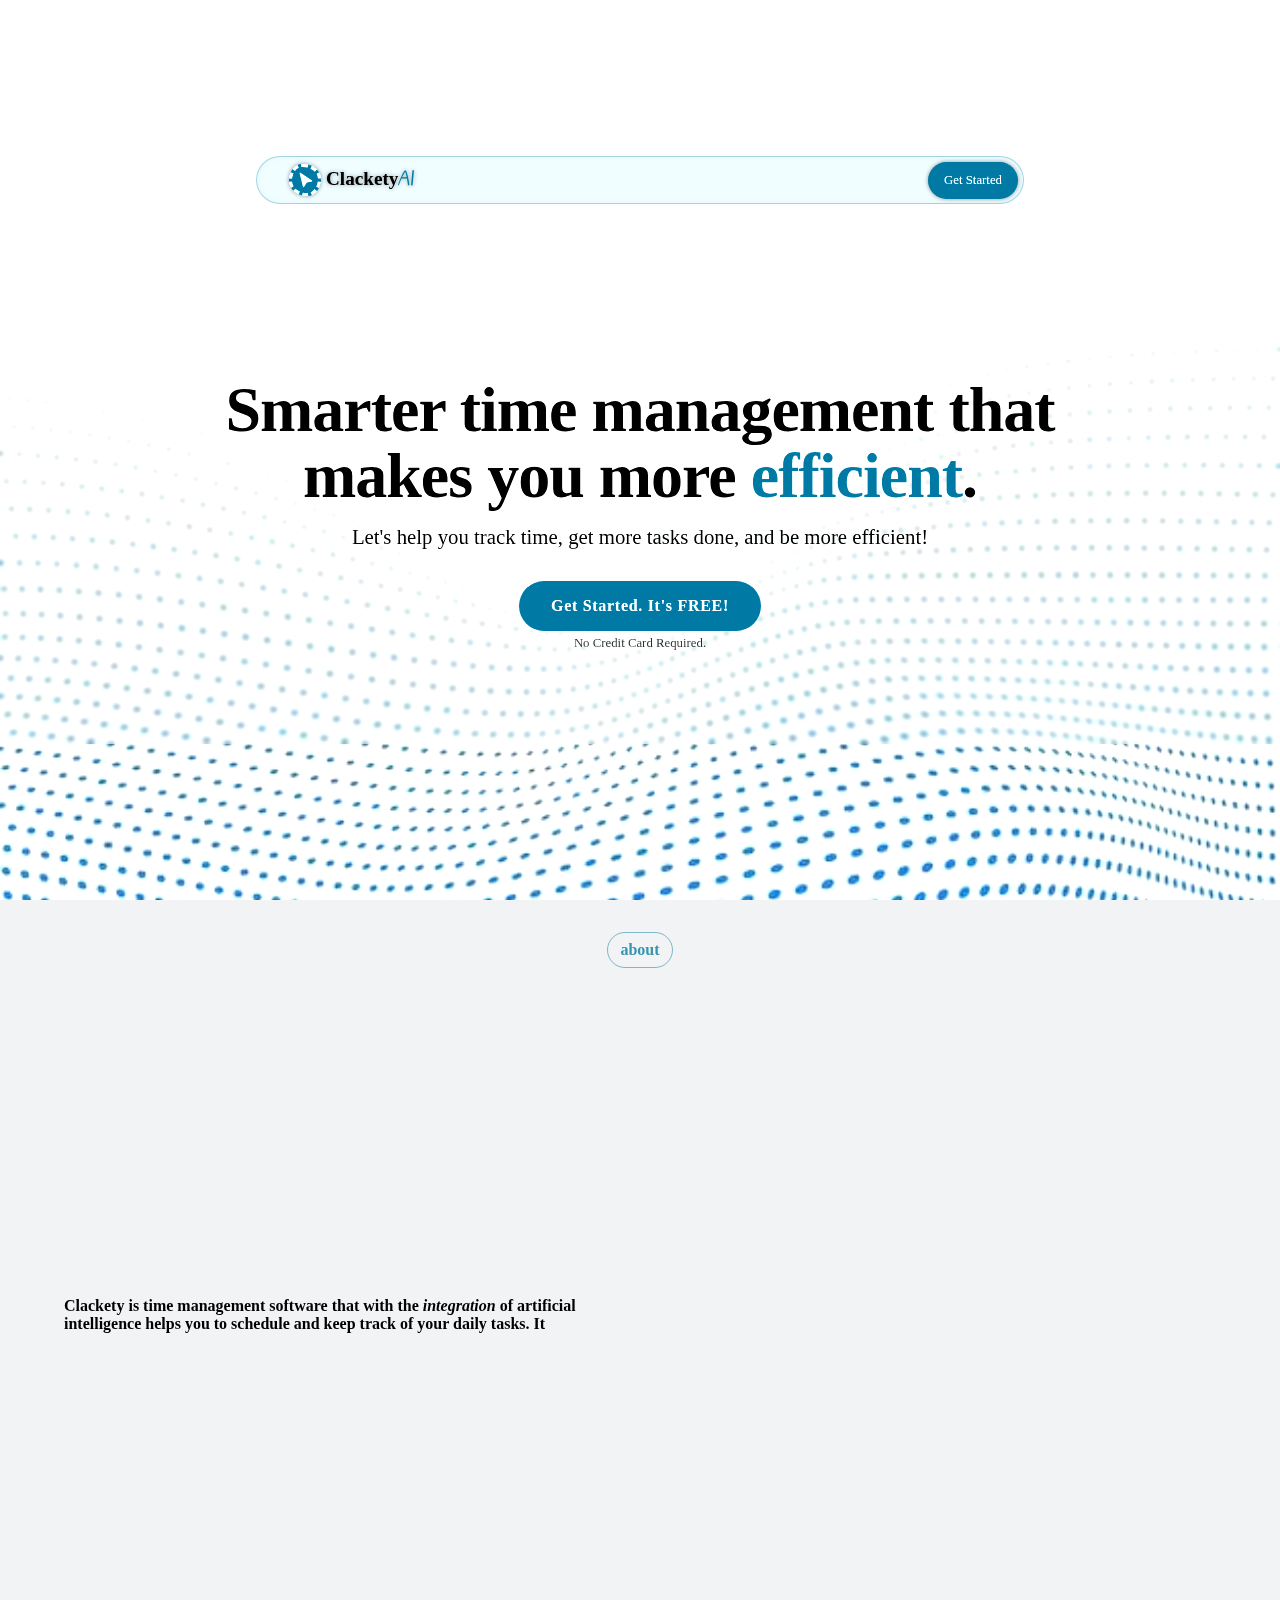
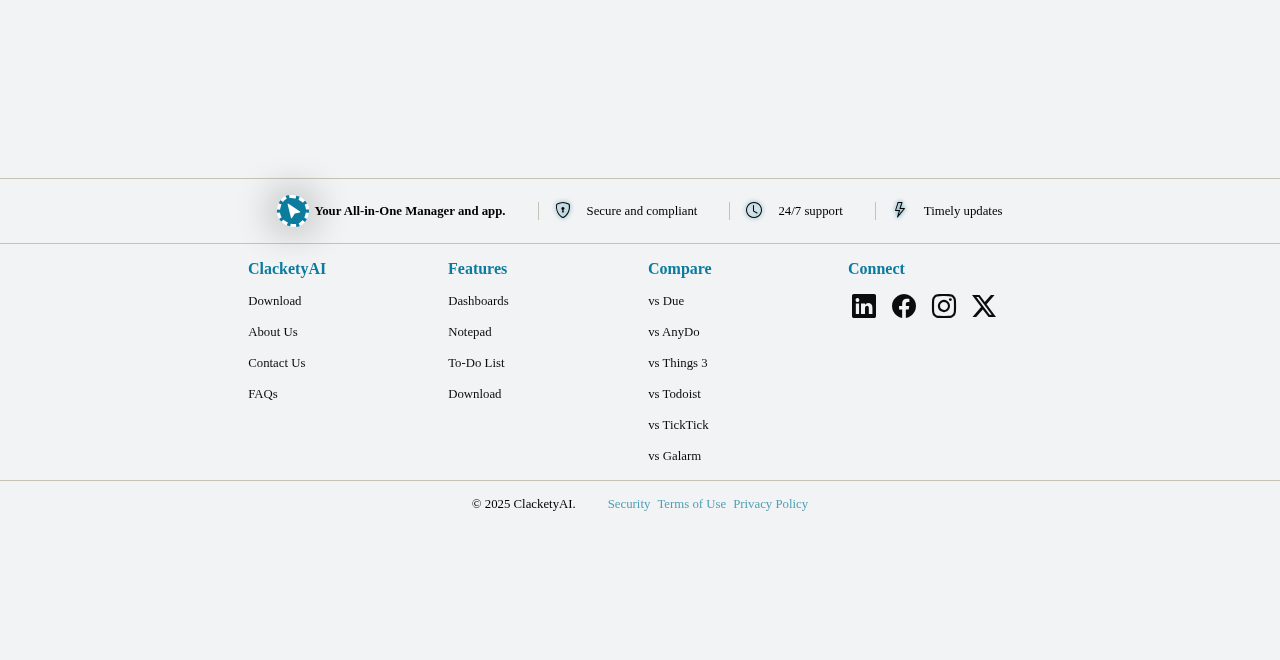
==== index.html @ d1289d00 "Add files via upload" ====
<!DOCTYPE html>
<html lang="en">
<head>
    <meta charset="UTF-8">
    <meta name="viewport" content="width=device-width, initial-scale=1.0">
    <title>Your All-in-One Manager | ClacketyAI</title>

    <!-- Boostrap CDN -->
    <link rel="stylesheet" href="https://cdn.jsdelivr.net/npm/bootstrap-icons@1.11.3/font/bootstrap-icons.min.css">

    <!-- Custom CSS Link -->
    <link rel="stylesheet" href="css/style.css">

    <!-- Favicon Link -->
     <link rel="shortcut icon" href="/assets/cdn/clackety-favicon.png" type="image/x-icon">
</head>
<body>
    <main>
        <section class="home">
            <header>
                <nav>
                    <div class="logo-text">
                        <span class="top">
                            <a href="/index.html" class="logo">
                                <i class="bi-cursor-fill"></i>
                            </a>
                            <a href="/index.html" class="text">
                                Clackety<span>AI</span>
                            </a>
                        </span>
                        <span class="bottm-t"></span>
                    </div>
                    <div class="cta">
                        <a href="/onboarding/signup.html">Get Started</a>
                    </div>
                </nav>
            </header>
            <div class="hero">
                <h1>Smarter time management that makes you more <span>efficient</span>.</h1>
                <p>Let's help you track time, get more tasks done, and be more efficient!</p>
                <div class="call-to-action">
                    <a href="/onboarding/signup.html">Get Started. It's FREE!</a>
                    <span>No credit card required.</span>
                </div>
            </div>
        </section>
        <section class="box" id="about">
            <div class="label">ABOUT</div>
            <div class="about-part">
                <div class="about-text">
                    <h4>
                        <span>Clackety</span> is time management software that with the <i>integration</i> of artificial intelligence helps you to schedule and keep track of your daily tasks. 
                        It
                    </h4>
                </div>
                <div class="about-svg">
                    &nbsp;
                </div>
            </div>
        </section>
        <footer class="box">
            <div class="footer-bar">
                <div class="logo-caption">
                    <a href="/" class="logo">
                        <i class="bi-cursor-fill"></i>
                    </a>
                    <p class="caption">
                        Your All-in-One Manager and app.
                    </p>
                </div>

                <div class="card">
                    <span>
                        <i class="bi bi-shield-lock"></i>
                    </span>
                    <span>Secure and compliant</span>
                </div>

                <div class="card">
                    <span>
                        <i class="bi bi-clock"></i>
                    </span>
                    <span>24/7 support</span>
                </div>

                <div class="card">
                    <span>
                        <i class="bi bi-lightning"></i>
                    </span>
                    <span>Timely updates</span>
                </div>
            </div>
            <div class="main-footer">
                <div class="clackety">
                    <h1>ClacketyAI</h1>
                    <ul>
                        <li>
                            <span class="dash"></span>
                            <span class="foot-link">
                                <a href="/">Download</a>
                            </span>
                        </li>

                        <li>
                            <span class="dash"></span>
                            <span class="foot-link">
                                <a href="/about.html">About Us</a>
                            </span>
                        </li>

                        <li>
                            <span class="dash"></span>
                            <span class="foot-link">
                                <a href="/contact.html">Contact Us</a>
                            </span>
                        </li>

                        <li>
                            <span class="dash"></span>
                            <span class="foot-link">
                                <a href="/">FAQs</a>
                            </span>
                        </li>

                    </ul>
                </div>
                <div class="features">
                    <h1>Features</h1>
                    <ul>
                            <li>
                                <span class="dash"></span>
                                <span class="foot-link">
                                    <a href="/">Dashboards</a>
                                </span>
                            </li>

                            <li>
                                <span class="dash"></span>
                                <span class="foot-link">
                                    <a href="/">Notepad</a>
                                </span>
                            </li>

                            <li>
                                <span class="dash"></span>
                                <span class="foot-link">
                                    <a href="/">To-Do List</a>
                                </span>
                            </li>

                            <li>
                                <span class="dash"></span>
                                <span class="foot-link">
                                    <a href="/">Download</a>
                                </span>
                            </li>

                    </ul>
                </div>
                <div class="compare">
                    <h1>Compare</h1>
                    <ul>
                        <li>
                            <span class="dash"></span>
                            <span class="foot-link">
                                <a href="/">vs Due</a>
                            </span>
                        </li>

                        <li>
                            <span class="dash"></span>
                            <span class="foot-link">
                                <a href="/">vs AnyDo</a>
                            </span>
                        </li>

                        <li>
                            <span class="dash"></span>
                            <span class="foot-link">
                                <a href="/">vs Things 3</a>
                            </span>
                        </li>

                        <li>
                            <span class="dash"></span>
                            <span class="foot-link">
                                <a href="/">vs Todoist</a>
                            </span>
                        </li>

                        <li>
                            <span class="dash"></span>
                            <span class="foot-link">
                                <a href="/">vs TickTick</a>
                            </span>
                        </li>

                        <li>
                            <span class="dash"></span>
                            <span class="foot-link">
                                <a href="/">vs Galarm</a>
                            </span>
                        </li>

                    </ul>
                </div>
                <div class="connect">
                    <h1>Connect</h1>
                    <ul>
                        <li>
                            <a href="/" class="bi-linkedin"></a>
                        </li>

                        <li>
                            <a href="/" class="bi-facebook"></a>
                        </li>

                        <li>
                            <a href="/" class="bi-instagram"></a>
                        </li>

                        <li>
                            <a href="/" class="bi-twitter-x"></a>
                        </li>
                    </ul>
                </div>
            </div>
            <div class="footer-bottom">
                <ul>
                    <li>
                        &copy; 2025 ClacketyAI.
                    </li>

                    <div class="fb-half">
                        <li><a href="/">Security</a></li>

                        <li><a href="/">Terms of Use</a></li>
    
                        <li><a href="/">Privacy Policy</a></li>
                    </div>
                </ul>
            </div>
        </footer>
    </main>

    <script src="/js/index.js"></script>

</body>
</html>
---- css/style.css ----
@import url("/css/header.css");
@import url("/css/footer.css");
@import url("/css/variables.css");

.home {
    width: 100vw;
    min-height: 100vh;
    display: flex;
    flex-flow: column;
    align-items: center;
    justify-content: center;
    position: relative;
    background-image: url('/assets/images/bg/Premium\ Vector\ _\ Blue\ wavy\ halftone\ on\ white\ background\ vector.jpg');
    background-repeat: no-repeat;
    background-size: cover;
    background-position: 0ch -15ch;
    filter: contrast(1.2);
}

.hero {
    width: 100%;
    min-height: 60vh;
    padding-top: 5rem;
    display: flex;
    flex-flow: column;
    align-items: center;
    justify-content: center;
    text-align: center;
    position: relative;
    backdrop-filter: blur(2px);
}

.hero h1 {
    width: 70%;
    font-size: 4rem;
    line-height: 4.1rem;
    letter-spacing: -1px;
    color: var(--black);
}

.hero h1 span {
    color: var(--second-color);
}

.hero p {
    color: var(--black);
    padding-top: 1rem;
    padding-bottom: 2rem;
    font-size: 1.3rem;
    line-height: 1.5rem;
}

.hero .call-to-action {
    display: flex;
    flex-flow: column;
    align-items: center;
    justify-content: center;
    gap: 5px;
    position: relative;
}

.hero .call-to-action a {
    text-decoration: none;
    color: var(--white);
    background-color: var(--second-color);
    border-radius: 50px;
    padding: 1rem 2rem;
    font-weight: 600;
    letter-spacing: .7px;
}

.hero .call-to-action a:hover {
    filter: brightness(0.9);
}

.hero .call-to-action a:active {
    opacity: .7;
}

.hero .call-to-action span {
    color: var(--black);
    opacity: .8;
    text-transform: capitalize;
    font-size: .8rem;
}

#about {
    width: 100vw;
    min-height: 70vh;
    display: flex;
    flex-flow: column;
    align-items: center;
    justify-content: center;
    padding: 2rem 0 0 0;
}

.label {
    padding: .5rem .8rem;
    border: .1rem solid rgba(11, 124, 158, 0.5);
    border-radius: 50px;
    text-transform: lowercase;
    font-weight: 600;
    color: rgba(11, 124, 158, 0.8);
    margin-bottom: 2rem;
}

.about-part {
    width: 100vw;
    min-height: 70vh;
    display: grid;
    grid-template-columns: repeat(2, 1fr);
    grid-template-rows: 1fr;
    grid-gap: 2rem;
    padding: 0 5%;
}

.about-part .about-text {
    display: flex;
    flex-flow: column;
    align-items: start;
    justify-content: center;
    position: relative;
}

.about-part .about-svg {
    display: flex;
    flex-flow: column;
    align-items: center;
    justify-content: center;
    position: relative;
}
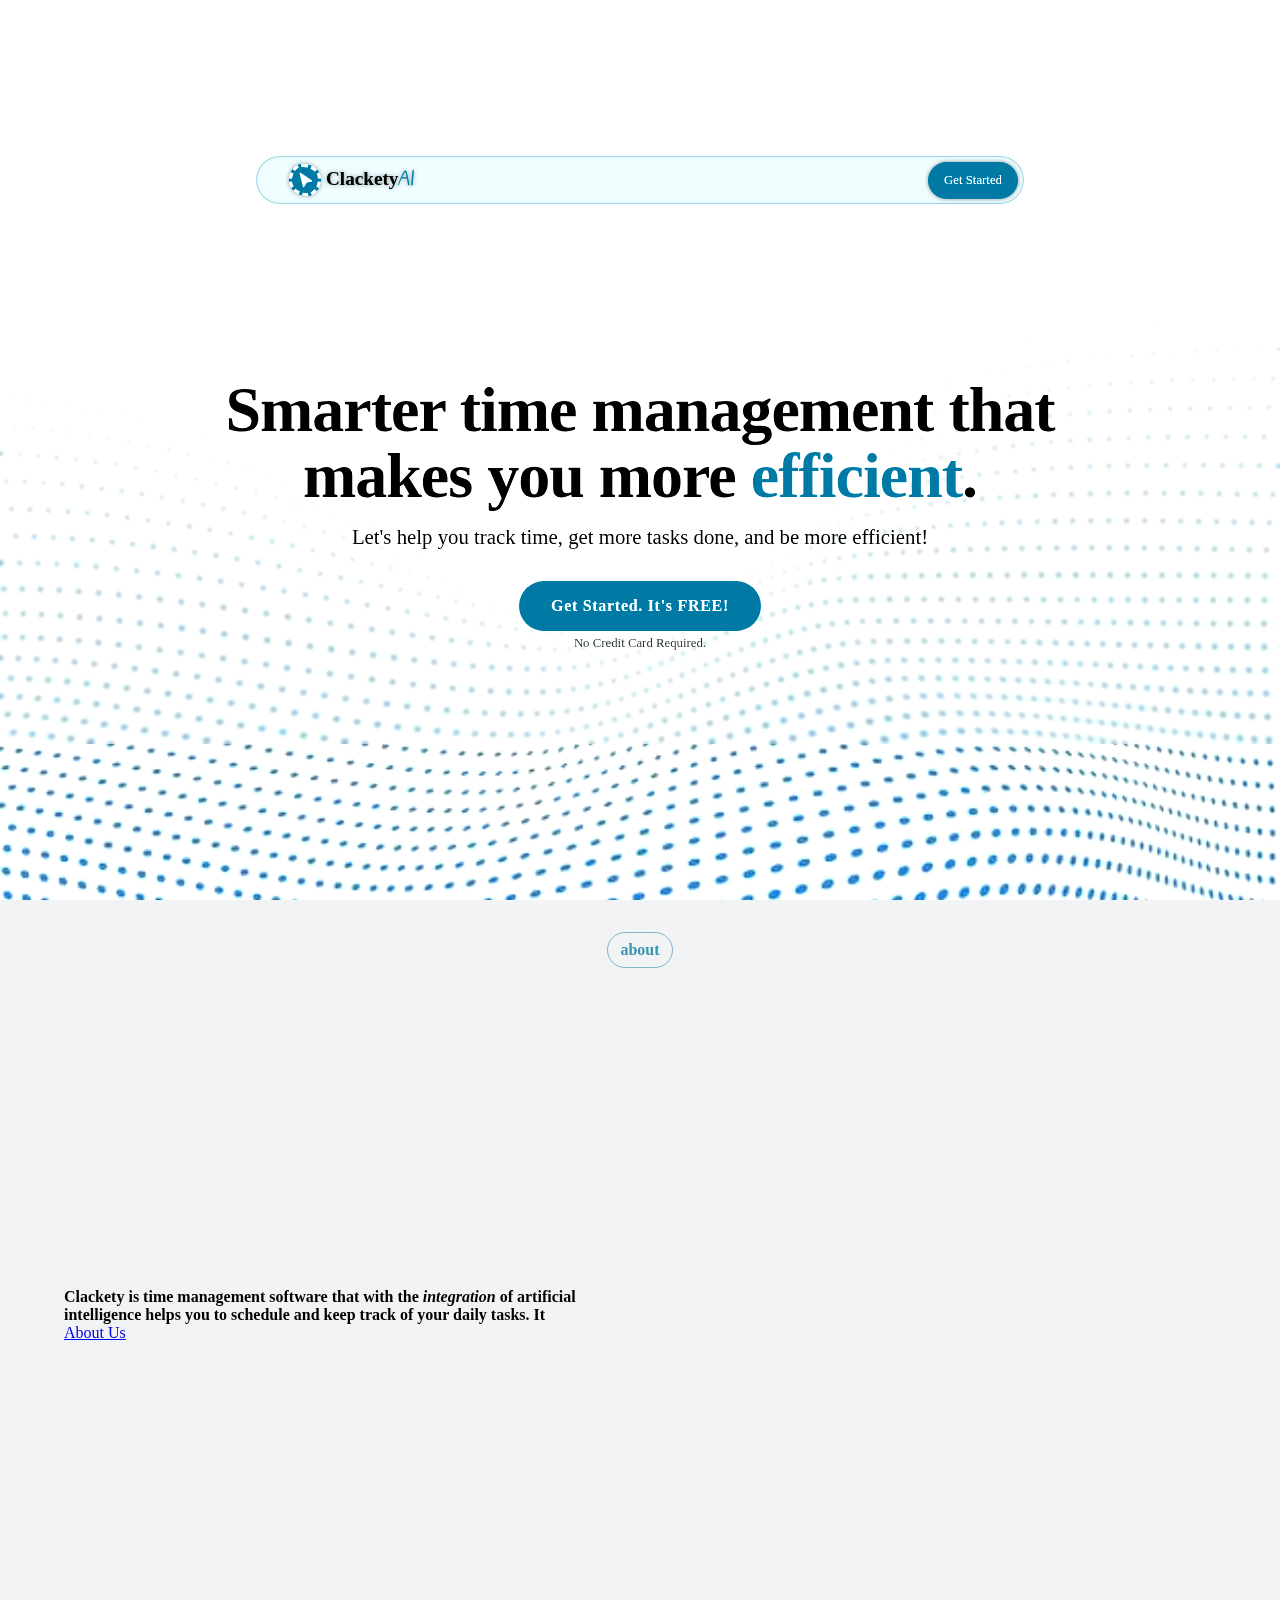
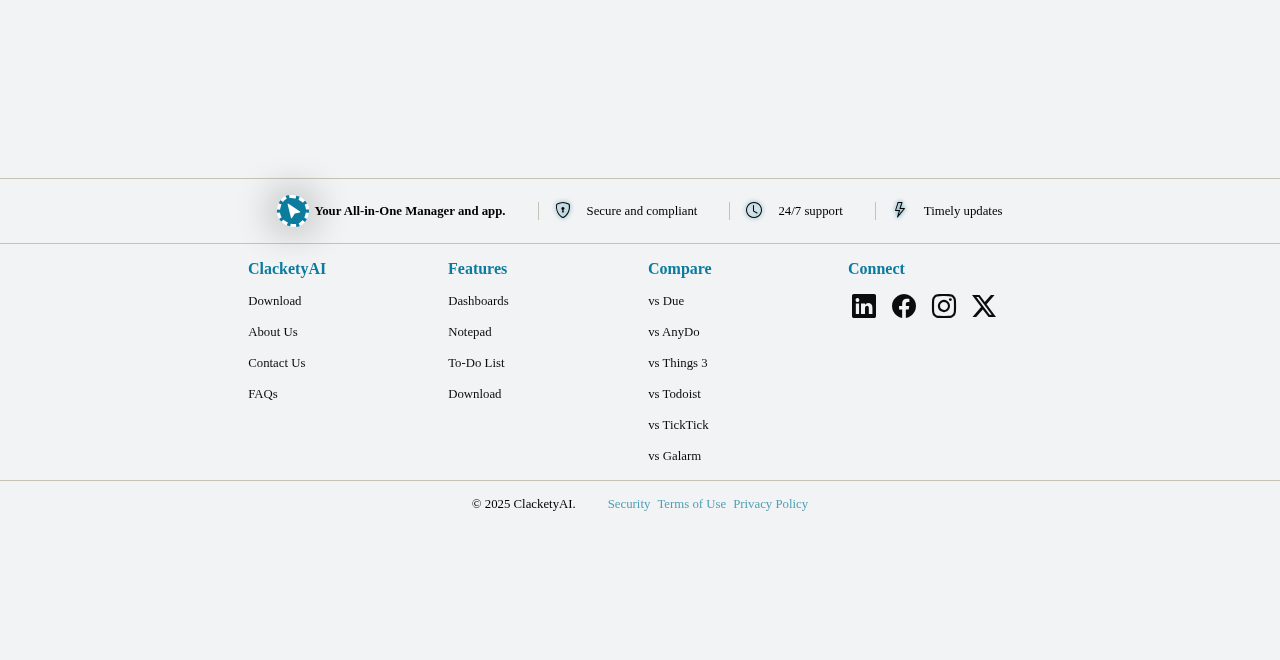
==== commit 82427cee: "commit" ====
--- a/index.html
+++ b/index.html
@@ -1,5 +1,6 @@
 <!DOCTYPE html>
 <html lang="en">
+
 <head>
     <meta charset="UTF-8">
     <meta name="viewport" content="width=device-width, initial-scale=1.0">
@@ -12,8 +13,9 @@
     <link rel="stylesheet" href="css/style.css">
 
     <!-- Favicon Link -->
-     <link rel="shortcut icon" href="/assets/cdn/clackety-favicon.png" type="image/x-icon">
+    <link rel="shortcut icon" href="/assets/cdn/clackety-favicon.png" type="image/x-icon">
 </head>
+
 <body>
     <main>
         <section class="home">
@@ -49,9 +51,11 @@
             <div class="about-part">
                 <div class="about-text">
                     <h4>
-                        <span>Clackety</span> is time management software that with the <i>integration</i> of artificial intelligence helps you to schedule and keep track of your daily tasks. 
+                        <span>Clackety</span> is time management software that with the <i>integration</i> of artificial
+                        intelligence helps you to schedule and keep track of your daily tasks.
                         It
                     </h4>
+                    <a href="/about.html">About Us</a>
                 </div>
                 <div class="about-svg">
                     &nbsp;
@@ -127,33 +131,33 @@
                 <div class="features">
                     <h1>Features</h1>
                     <ul>
-                            <li>
-                                <span class="dash"></span>
-                                <span class="foot-link">
-                                    <a href="/">Dashboards</a>
-                                </span>
-                            </li>
-
-                            <li>
-                                <span class="dash"></span>
-                                <span class="foot-link">
-                                    <a href="/">Notepad</a>
-                                </span>
-                            </li>
-
-                            <li>
-                                <span class="dash"></span>
-                                <span class="foot-link">
-                                    <a href="/">To-Do List</a>
-                                </span>
-                            </li>
-
-                            <li>
-                                <span class="dash"></span>
-                                <span class="foot-link">
-                                    <a href="/">Download</a>
-                                </span>
-                            </li>
+                        <li>
+                            <span class="dash"></span>
+                            <span class="foot-link">
+                                <a href="/">Dashboards</a>
+                            </span>
+                        </li>
+
+                        <li>
+                            <span class="dash"></span>
+                            <span class="foot-link">
+                                <a href="/">Notepad</a>
+                            </span>
+                        </li>
+
+                        <li>
+                            <span class="dash"></span>
+                            <span class="foot-link">
+                                <a href="/">To-Do List</a>
+                            </span>
+                        </li>
+
+                        <li>
+                            <span class="dash"></span>
+                            <span class="foot-link">
+                                <a href="/">Download</a>
+                            </span>
+                        </li>
 
                     </ul>
                 </div>
@@ -235,7 +239,7 @@
                         <li><a href="/">Security</a></li>
 
                         <li><a href="/">Terms of Use</a></li>
-    
+
                         <li><a href="/">Privacy Policy</a></li>
                     </div>
                 </ul>
@@ -246,4 +250,5 @@
     <script src="/js/index.js"></script>
 
 </body>
+
 </html>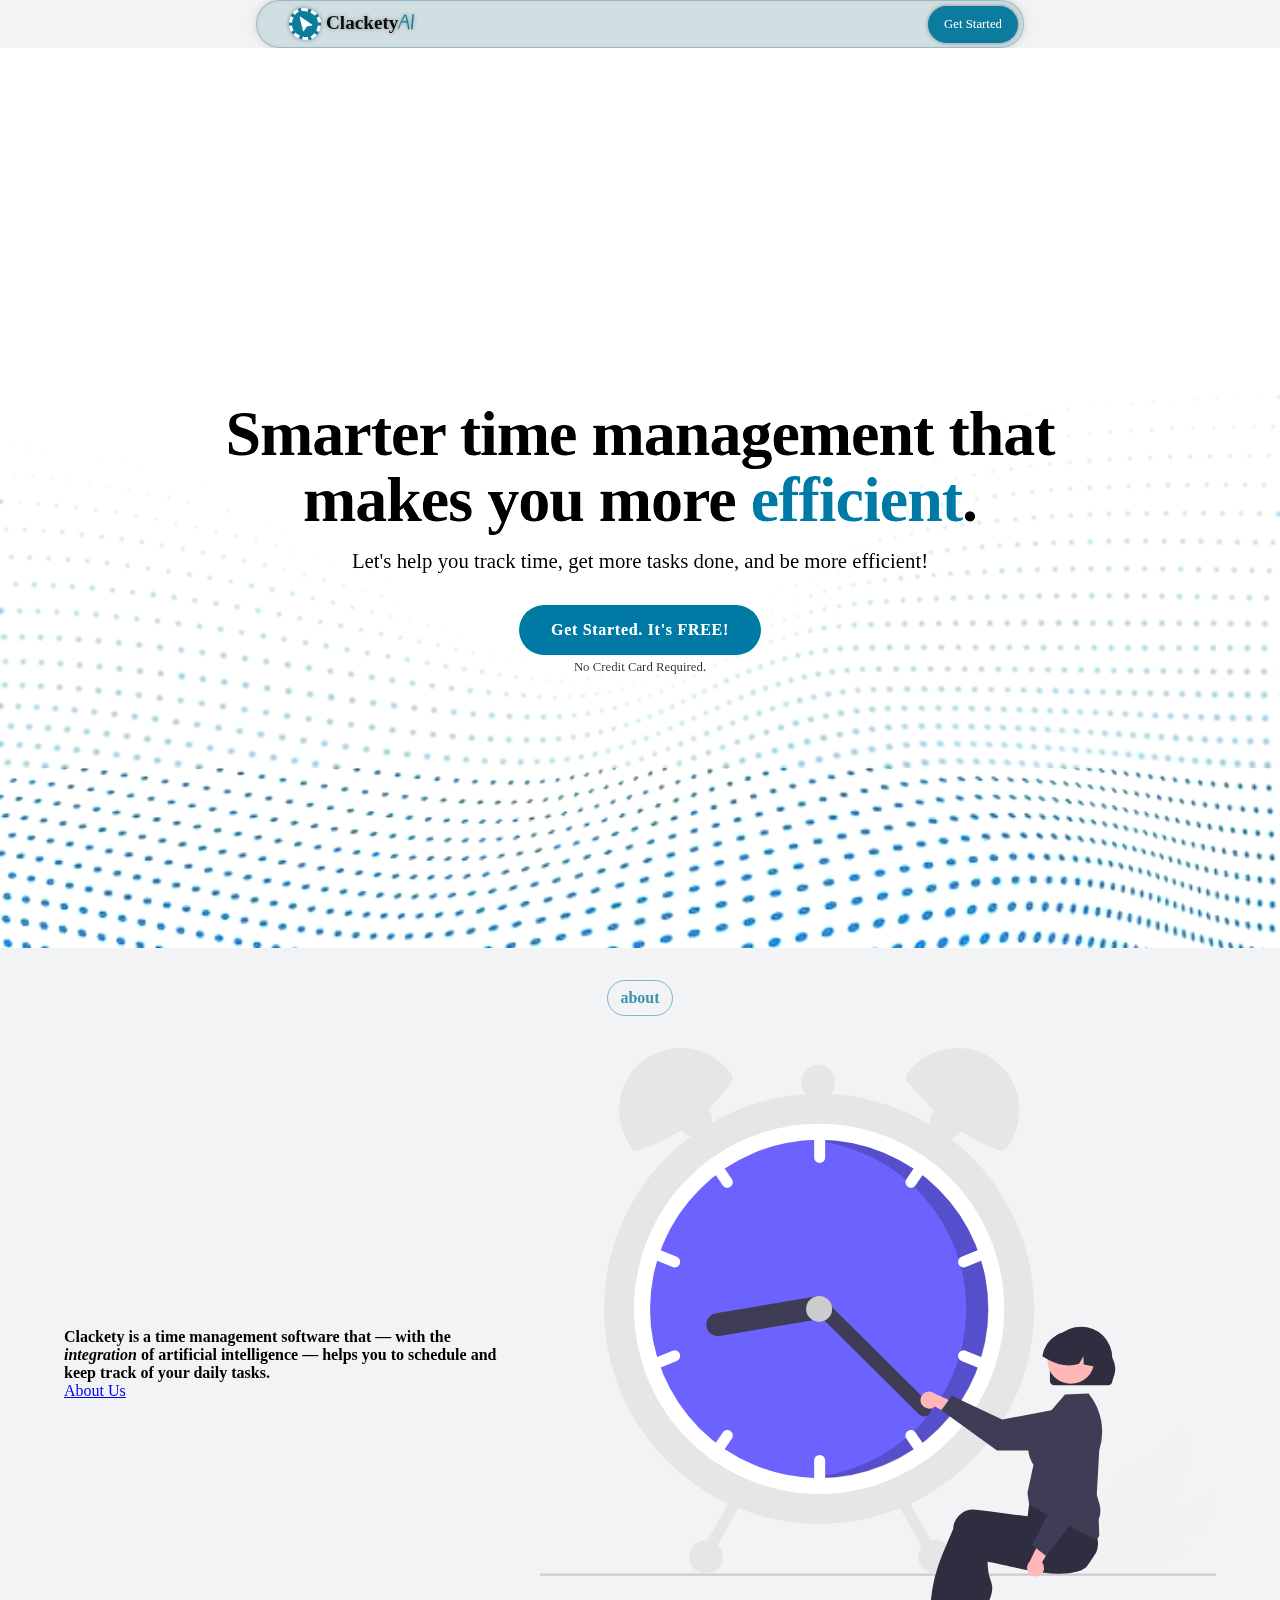
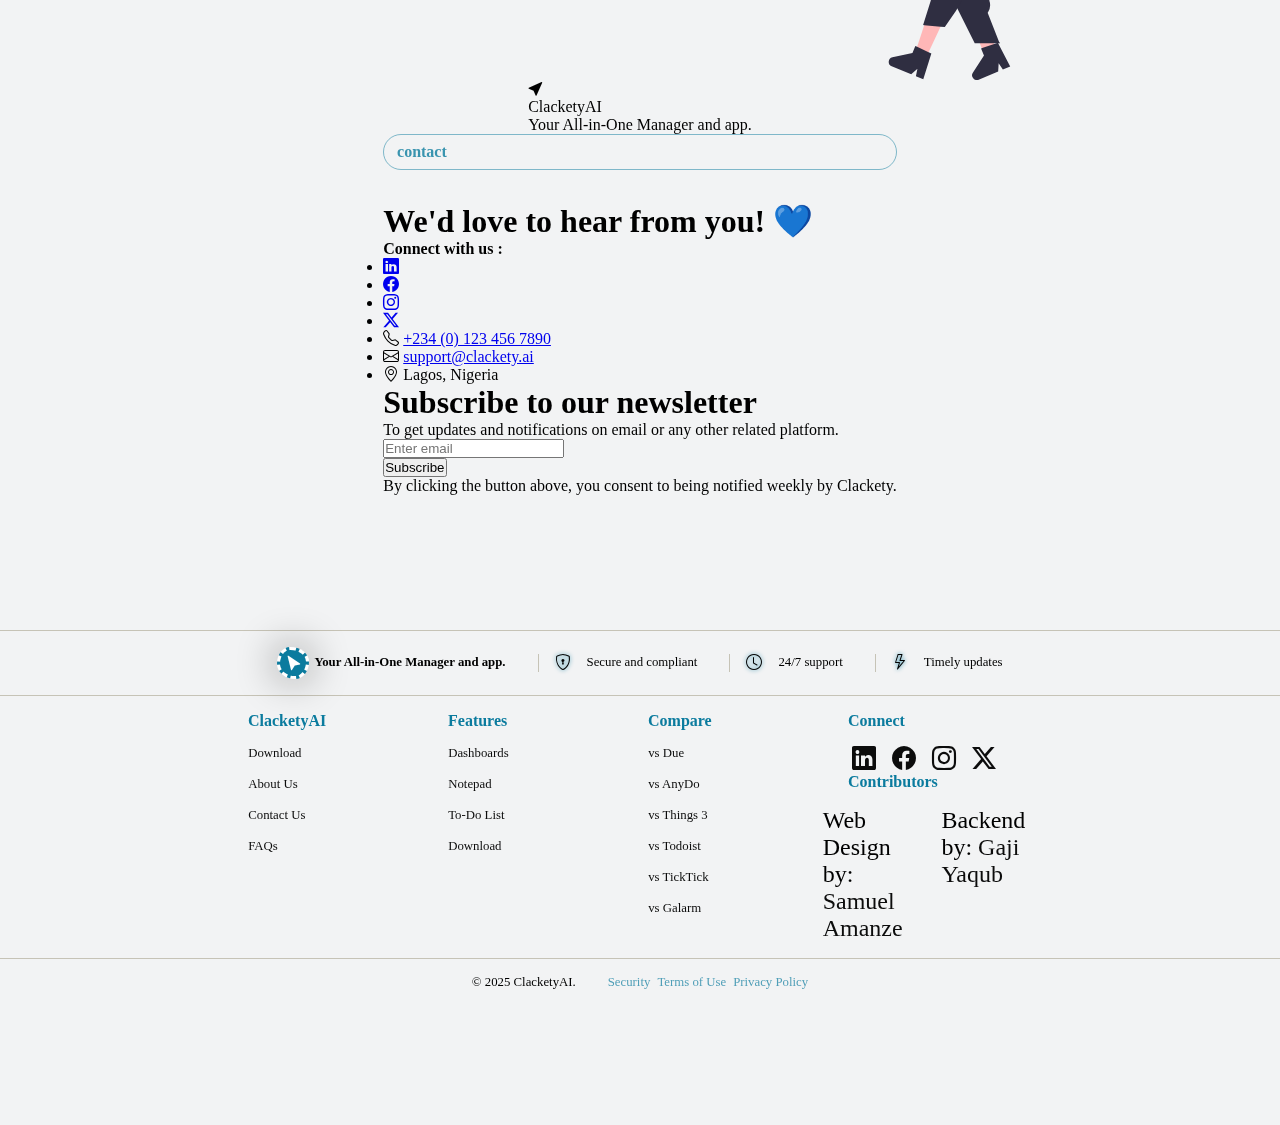
==== commit a89d5c66: "Update index.html" ====
--- a/index.html
+++ b/index.html
@@ -1,6 +1,5 @@
 <!DOCTYPE html>
 <html lang="en">
-
 <head>
     <meta charset="UTF-8">
     <meta name="viewport" content="width=device-width, initial-scale=1.0">
@@ -10,33 +9,33 @@
     <link rel="stylesheet" href="https://cdn.jsdelivr.net/npm/bootstrap-icons@1.11.3/font/bootstrap-icons.min.css">
 
     <!-- Custom CSS Link -->
-    <link rel="stylesheet" href="css/style.css">
+    <link rel="stylesheet" href="/css/style.css">
 
     <!-- Favicon Link -->
-    <link rel="shortcut icon" href="/assets/cdn/clackety-favicon.png" type="image/x-icon">
+     <link rel="shortcut icon" href="/assets/cdn/clackety-favicon.png" type="image/x-icon">
 </head>
-
 <body>
     <main>
+        <header>
+            <nav>
+                <div class="logo-text">
+                    <span class="top">
+                        <a href="/index.html" class="logo">
+                            <i class="bi-cursor-fill"></i>
+                        </a>
+                        <a href="/index.html" class="text">
+                            Clackety<span>AI</span>
+                        </a>
+                    </span>
+                    <span class="bottm-t"></span>
+                </div>
+                <div class="cta">
+                    <a href="/onboarding/signup.html">Get Started</a>
+                </div>
+            </nav>
+        </header>
         <section class="home">
-            <header>
-                <nav>
-                    <div class="logo-text">
-                        <span class="top">
-                            <a href="/index.html" class="logo">
-                                <i class="bi-cursor-fill"></i>
-                            </a>
-                            <a href="/index.html" class="text">
-                                Clackety<span>AI</span>
-                            </a>
-                        </span>
-                        <span class="bottm-t"></span>
-                    </div>
-                    <div class="cta">
-                        <a href="/onboarding/signup.html">Get Started</a>
-                    </div>
-                </nav>
-            </header>
+            
             <div class="hero">
                 <h1>Smarter time management that makes you more <span>efficient</span>.</h1>
                 <p>Let's help you track time, get more tasks done, and be more efficient!</p>
@@ -51,14 +50,87 @@
             <div class="about-part">
                 <div class="about-text">
                     <h4>
-                        <span>Clackety</span> is time management software that with the <i>integration</i> of artificial
-                        intelligence helps you to schedule and keep track of your daily tasks.
-                        It
+                        <span>Clackety</span> is a time management software that — with the <i>integration</i> of artificial intelligence — helps you to schedule and keep track of your daily tasks. 
                     </h4>
                     <a href="/about.html">About Us</a>
                 </div>
                 <div class="about-svg">
-                    &nbsp;
+                    <img src="/assets/cdn/undraw_time-management_fedt.svg" alt="">
+                </div>
+            </div>
+        </section>
+        <div class="ad">
+            <div class="logo-text">
+                <div class="logo">
+                    <i class="bi-cursor-fill"></i>
+                </div>
+                <div class="text">
+                    Clackety<span>AI</span>
+                </div>
+            </div>
+            <div class="ad-caption">
+                Your All-in-One Manager and app.
+            </div>
+        </div>
+        <section class="box" id="contact">
+            <div class="label">contact</div>
+            <div class="form-newsletter">
+                <div class="form">
+                    <h1>We'd love to hear from you! <span>💙</span></h1>
+                    <div class="socials">
+                        <h4>Connect with us : </h4>
+                        <ul>
+                            <li>
+                                <a href="/" class="bi-linkedin"></a>
+                            </li>
+    
+                            <li>
+                                <a href="/" class="bi-facebook"></a>
+                            </li>
+    
+                            <li>
+                                <a href="/" class="bi-instagram"></a>
+                            </li>
+    
+                            <li>
+                                <a href="/" class="bi-twitter-x"></a>
+                            </li>
+                        </ul>
+                    </div>
+                    <div class="deets">
+                        <ul>
+                            <li>
+                                <span class="bi bi-telephone"></span>
+                                <a href="tel:23401234567890">+234 (0) 123 456 7890</a>
+                            </li>
+
+                            <li>
+                                <span class="bi bi-envelope"></span>
+                                <a href="mailto:support@clackety.ai">support@clackety.ai</a>
+                            </li>
+
+                            <li>
+                                <span class="bi bi-geo-alt"></span>
+                                <span>Lagos, Nigeria</span>
+                            </li>
+                        </ul>
+                    </div>
+                </div>
+                <div class="newsletter">
+                    <h1>Subscribe to our newsletter</h1>
+                    <p>To get updates and notifications on email or any other related platform.</p>
+                    <div class="newsletter-inputs">
+                        <div class="email">
+                            <input type="email" class="email-input" id="email" placeholder="Enter email">
+                            <input type="hidden">
+                        </div>
+                        <div class="submit">
+                            <button type="submit">Subscribe</button>
+                        </div>
+                    </div>
+                    <div class="consent">
+                        By clicking the button above, you consent to being notified weekly by Clackety. 
+                    </div>
                 </div>
             </div>
         </section>
@@ -122,7 +194,7 @@
                         <li>
                             <span class="dash"></span>
                             <span class="foot-link">
-                                <a href="/">FAQs</a>
+                                <a href="/contact.html#faq">FAQs</a>
                             </span>
                         </li>
 
@@ -131,33 +203,33 @@
                 <div class="features">
                     <h1>Features</h1>
                     <ul>
-                        <li>
-                            <span class="dash"></span>
-                            <span class="foot-link">
-                                <a href="/">Dashboards</a>
-                            </span>
-                        </li>
-
-                        <li>
-                            <span class="dash"></span>
-                            <span class="foot-link">
-                                <a href="/">Notepad</a>
-                            </span>
-                        </li>
-
-                        <li>
-                            <span class="dash"></span>
-                            <span class="foot-link">
-                                <a href="/">To-Do List</a>
-                            </span>
-                        </li>
-
-                        <li>
-                            <span class="dash"></span>
-                            <span class="foot-link">
-                                <a href="/">Download</a>
-                            </span>
-                        </li>
+                            <li>
+                                <span class="dash"></span>
+                                <span class="foot-link">
+                                    <a href="/">Dashboards</a>
+                                </span>
+                            </li>
+
+                            <li>
+                                <span class="dash"></span>
+                                <span class="foot-link">
+                                    <a href="/">Notepad</a>
+                                </span>
+                            </li>
+
+                            <li>
+                                <span class="dash"></span>
+                                <span class="foot-link">
+                                    <a href="/">To-Do List</a>
+                                </span>
+                            </li>
+
+                            <li>
+                                <span class="dash"></span>
+                                <span class="foot-link">
+                                    <a href="/">Download</a>
+                                </span>
+                            </li>
 
                     </ul>
                 </div>
@@ -209,24 +281,45 @@
                     </ul>
                 </div>
                 <div class="connect">
-                    <h1>Connect</h1>
-                    <ul>
-                        <li>
-                            <a href="/" class="bi-linkedin"></a>
-                        </li>
-
-                        <li>
-                            <a href="/" class="bi-facebook"></a>
-                        </li>
-
-                        <li>
-                            <a href="/" class="bi-instagram"></a>
-                        </li>
-
-                        <li>
-                            <a href="/" class="bi-twitter-x"></a>
-                        </li>
-                    </ul>
+                    <div class="upper">
+                        <h1>Connect</h1>
+                        <ul>
+                            <li>
+                                <a href="/" class="bi-linkedin"></a>
+                            </li>
+    
+                            <li>
+                                <a href="/" class="bi-facebook"></a>
+                            </li>
+    
+                            <li>
+                                <a href="/" class="bi-instagram"></a>
+                            </li>
+    
+                            <li>
+                                <a href="/" class="bi-twitter-x"></a>
+                            </li>
+                        </ul>
+                    </div>
+
+                    <div class="lower">
+                        <h1>Contributors</h1>
+                        <ul>
+                            <li>
+                                <span class="dash"></span>
+                                <span class="foot-link">
+                                    Web Design by: <a href="/about.html#samuel">Samuel Amanze</a>
+                                </span>
+                            </li>
+    
+                            <li>
+                                <span class="dash"></span>
+                                <span class="foot-link">
+                                    Backend by: <a href="/about.html#gaji">Gaji Yaqub</a>
+                                </span>
+                            </li>
+                        </ul>
+                    </div>
                 </div>
             </div>
             <div class="footer-bottom">
@@ -239,7 +332,7 @@
                         <li><a href="/">Security</a></li>
 
                         <li><a href="/">Terms of Use</a></li>
-
+    
                         <li><a href="/">Privacy Policy</a></li>
                     </div>
                 </ul>
@@ -250,5 +343,4 @@
     <script src="/js/index.js"></script>
 
 </body>
-
-</html>+</html>
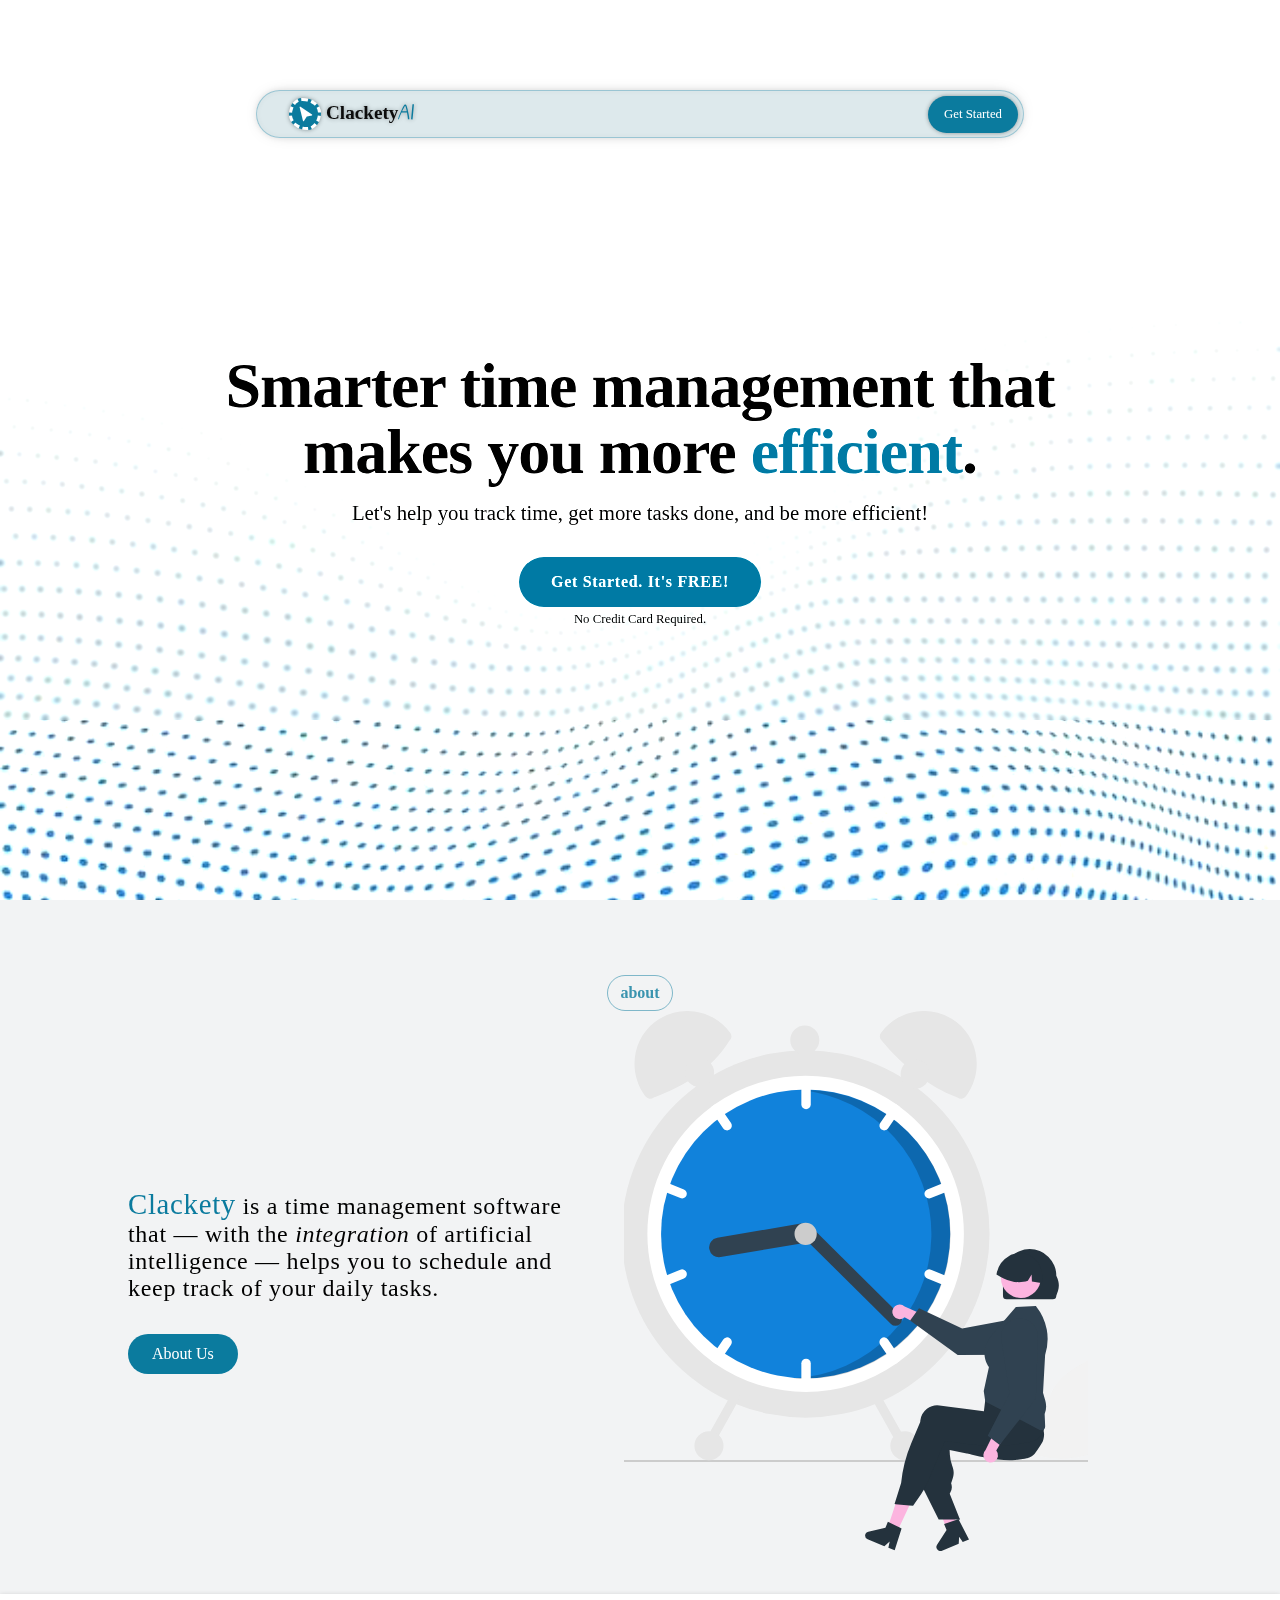
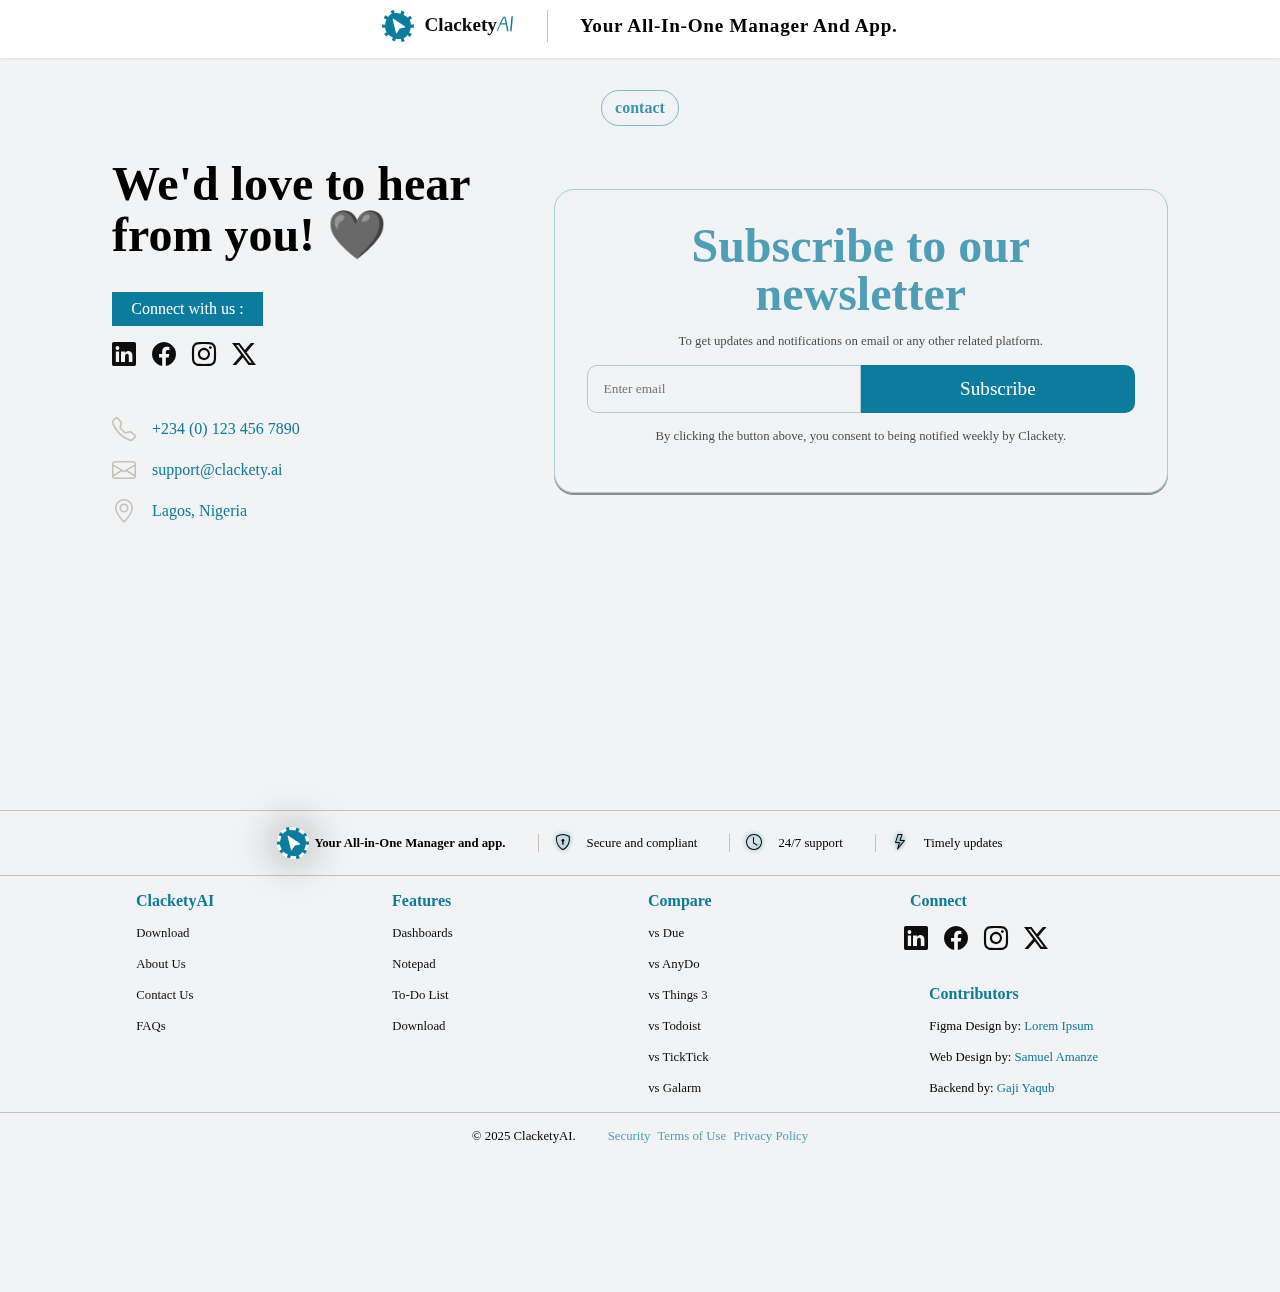
==== commit 9122f507: "Update index.html" ====
--- a/index.html
+++ b/index.html
@@ -134,7 +134,7 @@
                 </div>
             </div>
         </section>
-        <footer class="box">
+        <footer>
             <div class="footer-bar">
                 <div class="logo-caption">
                     <a href="/" class="logo">
@@ -305,6 +305,14 @@
                     <div class="lower">
                         <h1>Contributors</h1>
                         <ul>
+
+                            <li>
+                                <span class="dash"></span>
+                                <span class="foot-link">
+                                    Figma Design by: <a href="/about.html#">Lorem Ipsum</a>
+                                </span>
+                            </li>
+
                             <li>
                                 <span class="dash"></span>
                                 <span class="foot-link">
--- a/css/style.css
+++ b/css/style.css
@@ -14,6 +14,7 @@
     background-repeat: no-repeat;
     background-size: cover;
     background-position: 0ch -15ch;
+    /* background-attachment: fixed; */
     filter: contrast(1.2);
 }
 
@@ -79,9 +80,10 @@
 
 .hero .call-to-action span {
     color: var(--black);
-    opacity: .8;
+    /* opacity: .8; */
     text-transform: capitalize;
     font-size: .8rem;
+    font-weight: 500;
 }
 
 #about {
@@ -101,17 +103,18 @@
     text-transform: lowercase;
     font-weight: 600;
     color: rgba(11, 124, 158, 0.8);
-    margin-bottom: 2rem;
+    /* z-index: 1000000; */
+    /* margin-bottom: 2rem; */
 }
 
 .about-part {
     width: 100vw;
-    min-height: 70vh;
+    min-height: 60vh;
     display: grid;
     grid-template-columns: repeat(2, 1fr);
     grid-template-rows: 1fr;
     grid-gap: 2rem;
-    padding: 0 5%;
+    padding: 0 15% 0 10%;
 }
 
 .about-part .about-text {
@@ -120,12 +123,292 @@
     align-items: start;
     justify-content: center;
     position: relative;
+    gap: 2rem;
+}
+
+.about-part .about-text h4 {
+    text-align: left;
+    /* width: 100%; */
+    font-size: 1.5rem;
+    font-weight: 500;
+    letter-spacing: .7px;
+}
+
+.about-part .about-text h4 span {
+    font-size: 1.8rem;
+    color: var(--second-color);
+}
+
+.about-part .about-text a {
+    text-decoration: none;
+    background-color: var(--second-color);
+    color: var(--white);
+    padding: .7rem 1.5rem;
+    border-radius: 50px;
 }
 
 .about-part .about-svg {
-    display: flex;
-    flex-flow: column;
-    align-items: center;
-    justify-content: center;
-    position: relative;
-}+    width: 100%;
+    height: 100%;
+    display: flex;
+    flex-flow: column;
+    align-items: center;
+    justify-content: center;
+    position: relative;
+}
+
+.about-part .about-svg img {
+    width: 100%;
+    height: 100%;
+    position: relative;
+    object-fit: cover;
+    object-position: center;
+    filter: hue-rotate(320deg);
+}
+
+.ad {
+    width: 100vw;
+    height: 4rem;
+    background-color: var(--white);
+    padding: 0 10rem;
+    display: flex;
+    flex-flow: row;
+    align-items: center;
+    justify-content: center;
+    gap: 2rem;
+    position: relative;
+    filter: drop-shadow(0px 0px 2px #0000001c);
+    margin-bottom: 2rem;
+}
+
+.ad .logo-text {
+    position: relative;
+    display: flex;
+    flex-flow: row;
+    align-items: center;
+    justify-content: center;
+    gap: 10px;
+    padding-right: 2rem;
+    border-right: .1rem solid var(--grey);
+}
+
+.ad .ad-caption {
+    font-size: 1.2rem;
+    font-weight: 600;
+    letter-spacing: .7px;
+    text-transform: capitalize;
+}
+
+#contact {
+    width: 100vw;
+    min-height: 60vh;
+    position: relative;
+    display: flex;
+    flex-flow: column;
+    align-items: center;
+    justify-content: start;
+    gap: 2rem;
+}
+
+.form-newsletter {
+    width: 80vw;
+    height: 100%;
+    position: relative;
+    display: grid;
+    grid-template-columns: 40% 60%;
+    grid-auto-rows: minmax(150px auto);
+    grid-gap: 2rem;
+    align-items: center;
+    justify-content: center;
+}
+
+.form-newsletter .form {
+    width: 100%;
+    height: 100%;
+    position: relative;
+    display: flex;
+    flex-flow: column;
+    gap: 2rem;
+}
+
+.form-newsletter .form h1 {
+    font-size: 3rem;
+    line-height: 3.2rem;
+    font-weight: 600;
+}
+
+.form-newsletter .form h1 span {
+    filter: grayscale(1);
+}
+
+.socials {
+    position: relative;
+    display: flex;
+    flex-flow: column;
+    align-items: start;
+    justify-content: center;
+    gap: 1rem;
+}
+
+.socials h4 {
+    background-color: var(--second-color);
+    color: var(--white);
+    padding: .5rem 1.2rem;
+    font-size: 1rem;
+    font-weight: 500;
+}
+
+.socials ul {
+    list-style: none;
+    display: flex;
+    flex-flow: row;
+    gap: 1rem;
+    align-items: center;
+    justify-content: center;
+}
+
+.socials ul li {
+    font-size: 1.5rem;
+}
+
+.socials ul li a {
+    text-decoration: none;
+    color: var(--black);
+    transition-duration: .3s;
+    transition-property: transform;
+    transition-timing-function: ease-out;
+}
+
+.socials ul li:hover a {
+    color: var(--second-color);
+}
+
+.deets {
+    position: relative;
+    display: flex;
+    flex-flow: column;
+    align-items: start;
+    justify-content: center;
+    margin-top: 1rem;
+}
+
+.deets ul {
+    list-style: none;
+    display: flex;
+    flex-flow: column;
+    gap: 1rem;
+    align-items: start;
+    justify-content: center;
+}
+
+.deets ul li {
+    display: flex;
+    flex-flow: row;
+    gap: 1rem;
+    align-items: start;
+    justify-content: center;
+    line-height: 1.5rem;
+}
+
+.deets ul li .bi {
+    color: var(--grey);
+    font-size: 1.5rem;
+}
+
+.deets ul li a,
+.deets ul li span {
+    text-decoration: none;
+    color: var(--second-color);
+}
+
+.form-newsletter .newsletter {
+    width: 100%;
+    height: auto;
+    position: relative;
+    display: flex;
+    flex-flow: column;
+    align-items: center;
+    justify-content: center;
+    /* gap: 2rem; */
+    background: transparent;
+    border: .1rem solid rgba(11, 124, 158, 0.31);
+    border-radius: 20px;
+    box-shadow:  0px 2px #0000006c;
+    padding: 2rem;
+    text-align: center;
+}
+
+.form-newsletter .newsletter h1 {
+    width: 100%;
+    font-size: 3rem;
+    line-height: 3rem;
+    font-weight: 600;
+    color: var(--second-color);
+    opacity: .7;
+}
+
+.form-newsletter .newsletter p {
+    font-size: .8rem;
+    padding: 1rem 0;
+    opacity: .7;
+}
+
+.form-newsletter .newsletter .newsletter-inputs {
+    width: 100%;
+    position: relative;
+    display: flex;
+    flex-flow: row nowrap;
+    align-items: center;
+    justify-content: center;
+}
+
+.form-newsletter .newsletter .newsletter-inputs .email {
+    width: 100%;
+    position: relative;
+}
+
+.form-newsletter .newsletter .newsletter-inputs .email input {
+    background: none;
+    border: .1rem solid rgba(11, 124, 158, 0.31);
+    border-top-left-radius: 10px;
+    border-bottom-left-radius: 10px;
+}
+
+.form-newsletter .newsletter .newsletter-inputs .submit {
+    width: 100%;
+    position: relative;
+}
+
+.form-newsletter .newsletter .newsletter-inputs .submit  button {
+    border: none;
+    background-color: var(--second-color);
+    color: var(--white);
+    font-size: 1.2rem;
+    border-top-right-radius: 10px;
+    border-bottom-right-radius: 10px;
+    cursor: pointer;
+}
+
+.form-newsletter .newsletter .newsletter-inputs .email input, 
+.form-newsletter .newsletter .newsletter-inputs .submit  button {
+    height: 3rem;
+    width: 100%;
+    position: relative;
+    outline: none;
+    display: flex;
+    align-items: center;
+    justify-content: center;
+    padding: 0 1rem;
+    font-family: inherit;
+}
+
+.form-newsletter .newsletter .consent {
+    width: 100%;
+    display: flex;
+    flex-flow: column;
+    align-items: center;
+    justify-content: center;
+    padding: 1rem 0;
+    font-size: .8rem;
+    opacity: .7;
+}
